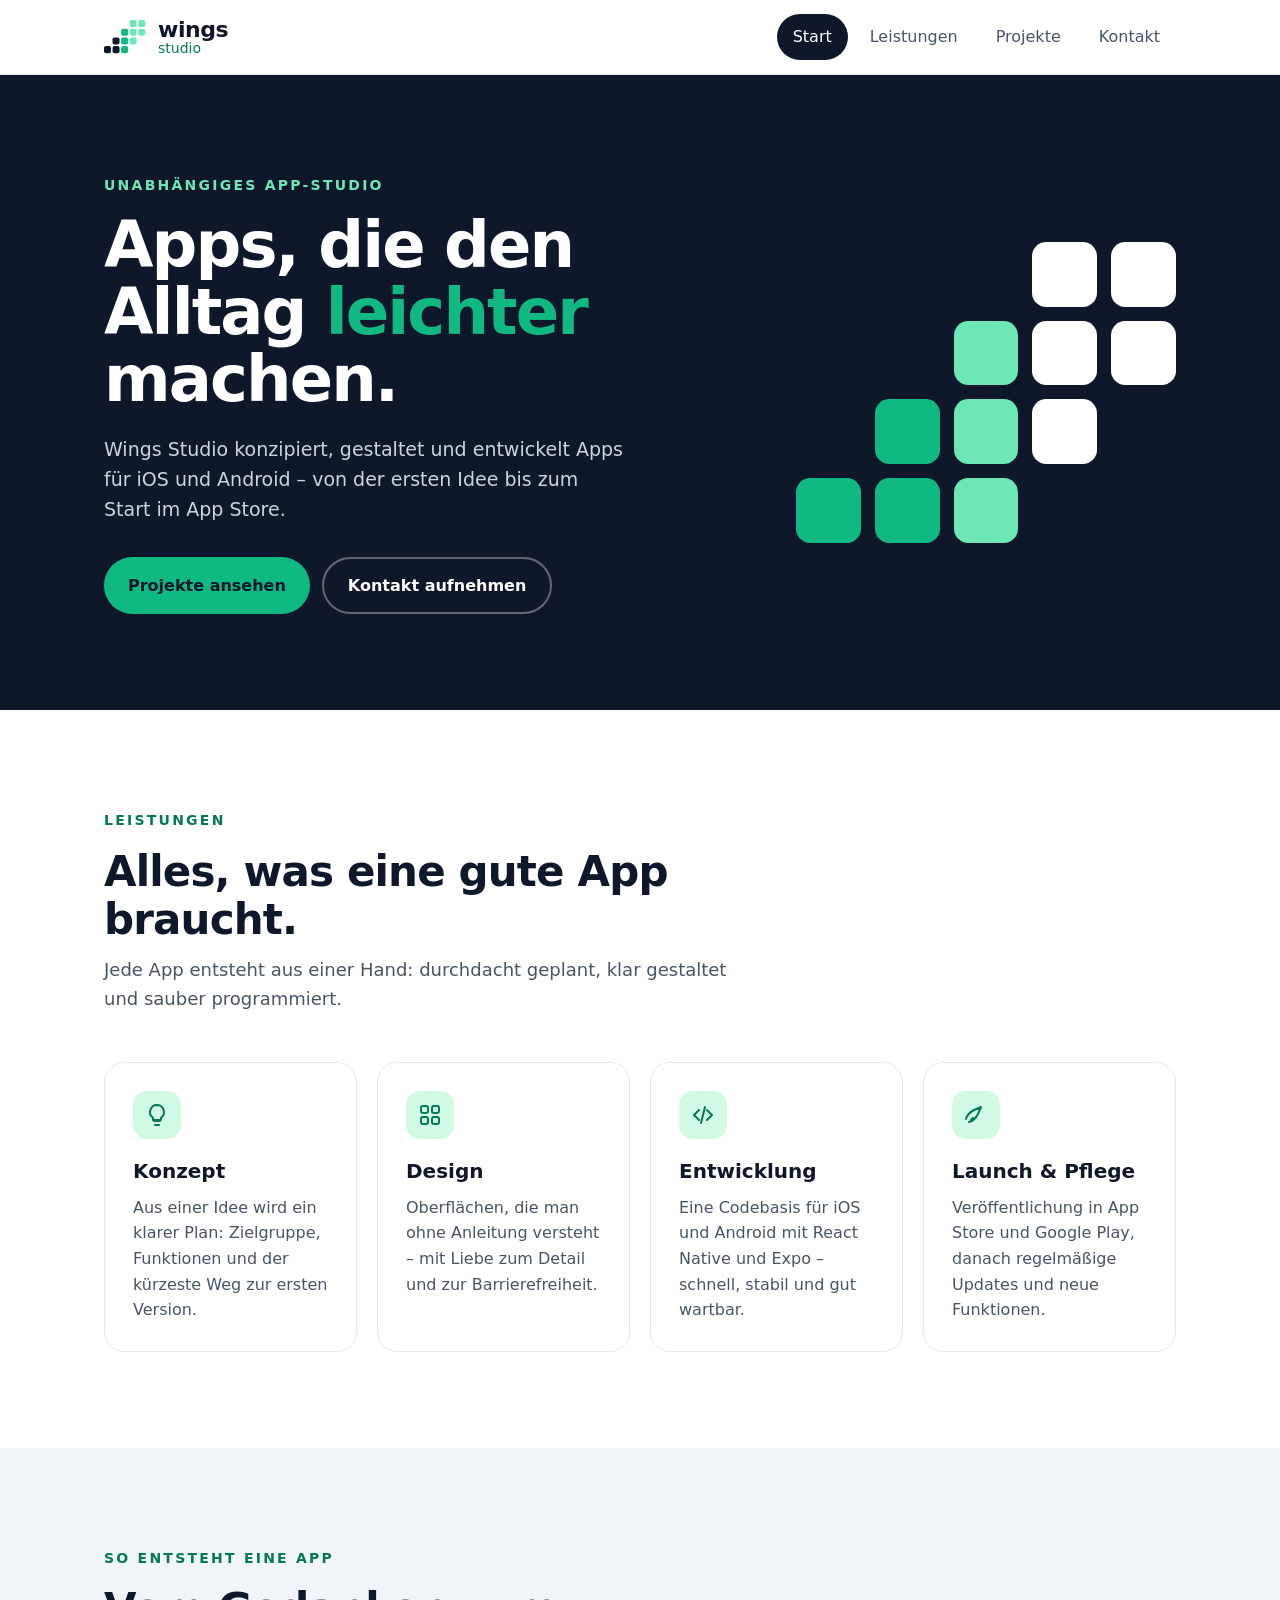
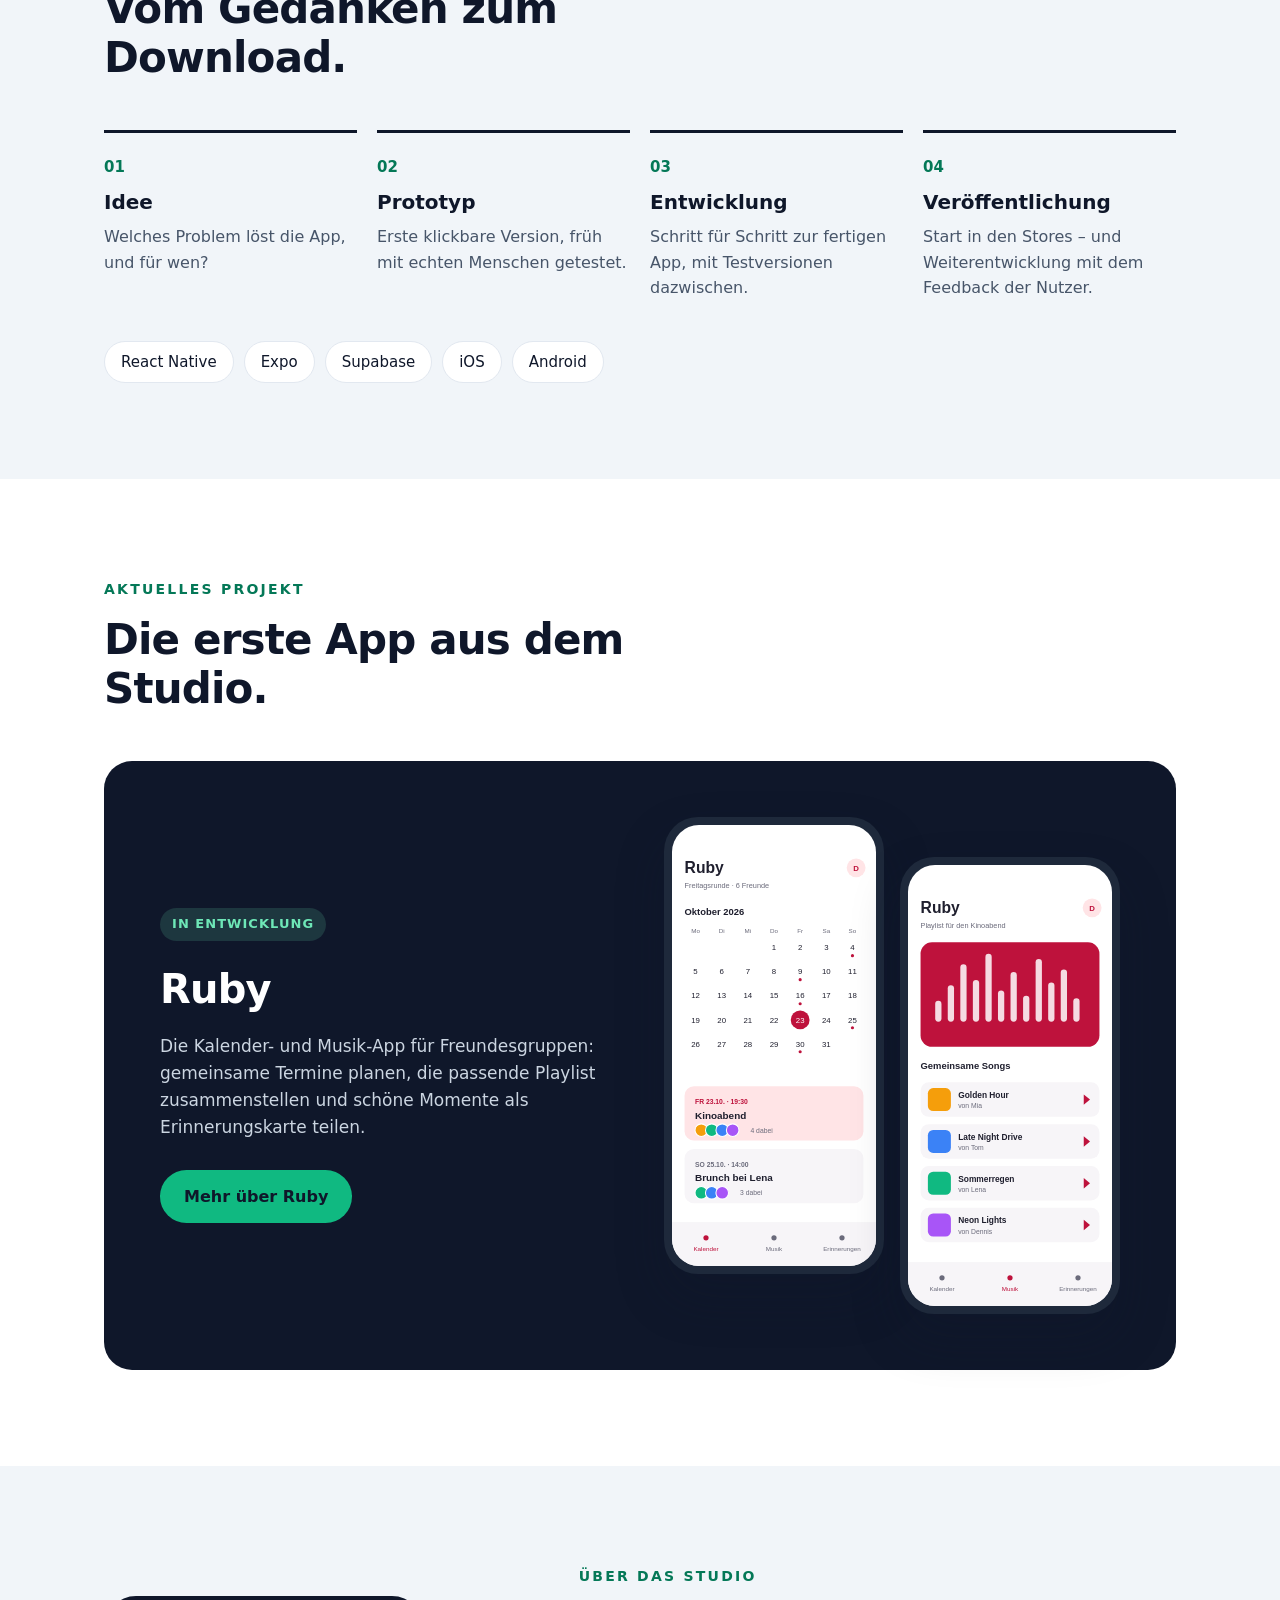
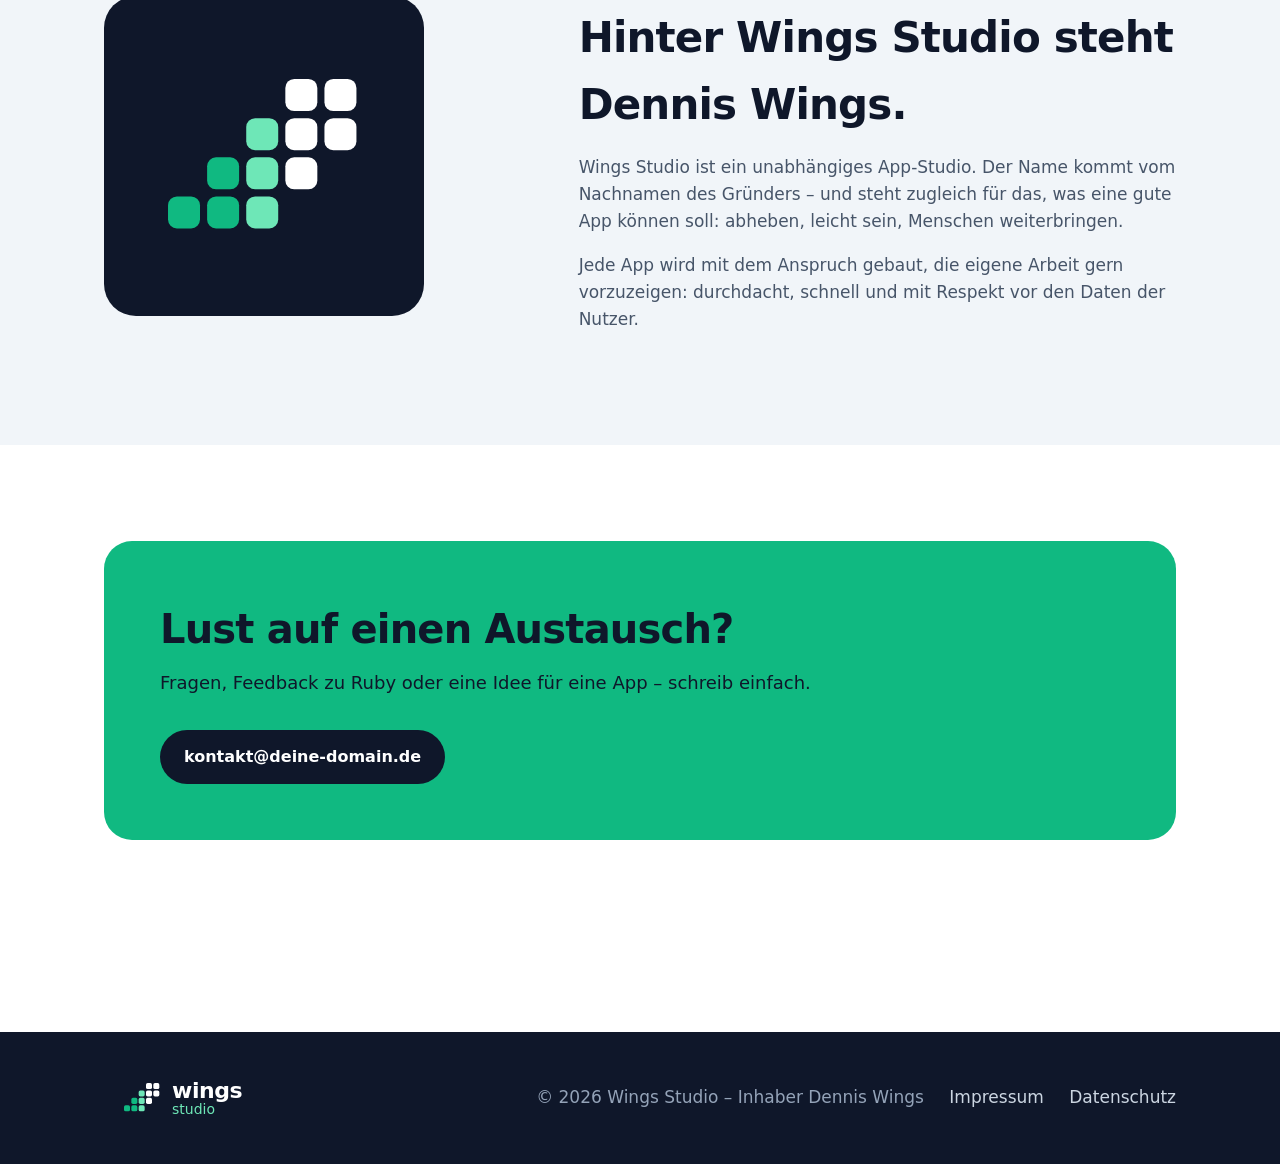
==== index.html @ b1a376ef "Add files via upload" ====
<!doctype html>
<html lang="de">
<head>
  <meta charset="utf-8">
  <meta name="viewport" content="width=device-width, initial-scale=1">
  <title>Wings Studio – App-Entwicklung</title>
  <meta name="description" content="Wings Studio ist ein unabhängiges App-Studio von Dennis Wings. Wir konzipieren, gestalten und entwickeln Apps für iOS und Android.">
  <link rel="icon" href="assets/img/favicon.svg" type="image/svg+xml">
  <link rel="stylesheet" href="assets/css/style.css">
</head>
<body>

<header class="site-header">
  <div class="container">
    <a class="brand" href="index.html" aria-label="Wings Studio – Startseite">
      <img src="assets/img/logo.svg" alt="">
      <span class="brand-text"><strong>wings</strong><span>studio</span></span>
    </a>
    <nav class="nav" aria-label="Hauptnavigation">
      <a href="index.html" aria-current="page">Start</a>
      <a href="index.html#leistungen">Leistungen</a>
      <a href="projekte.html">Projekte</a>
      <a href="index.html#kontakt">Kontakt</a>
    </nav>
  </div>
</header>

<main>
  <section class="hero">
    <div class="container">
      <div>
        <span class="eyebrow">Unabhängiges App-Studio</span>
        <h1>Apps, die den Alltag <em>leichter</em> machen.</h1>
        <p>Wings Studio konzipiert, gestaltet und entwickelt Apps für iOS und Android – von der ersten Idee bis zum Start im App Store.</p>
        <div class="hero-actions">
          <a class="btn btn-primary" href="projekte.html">Projekte ansehen</a>
          <a class="btn btn-ghost" href="#kontakt">Kontakt aufnehmen</a>
        </div>
      </div>
      <div class="pixel-grid" aria-hidden="true">
        <span class="p0"></span><span class="p0"></span><span class="p0"></span><span class="p1"></span><span class="p1"></span>
        <span class="p0"></span><span class="p0"></span><span class="p2"></span><span class="p1"></span><span class="p1"></span>
        <span class="p0"></span><span class="p3"></span><span class="p2"></span><span class="p1"></span><span class="p0"></span>
        <span class="p3"></span><span class="p3"></span><span class="p2"></span><span class="p0"></span><span class="p0"></span>
      </div>
    </div>
  </section>

  <section class="section" id="leistungen">
    <div class="container">
      <div class="section-head">
        <span class="eyebrow" style="color: var(--minze-dunkel)">Leistungen</span>
        <h2>Alles, was eine gute App braucht.</h2>
        <p>Jede App entsteht aus einer Hand: durchdacht geplant, klar gestaltet und sauber programmiert.</p>
      </div>
      <div class="cards">
        <article class="card">
          <div class="icon"><svg viewBox="0 0 24 24" fill="none" stroke="currentColor" stroke-width="2" stroke-linecap="round" stroke-linejoin="round" aria-hidden="true"><path d="M9 18h6M10 22h4M12 2a7 7 0 0 0-4 12.7V17h8v-2.3A7 7 0 0 0 12 2z"/></svg></div>
          <h3>Konzept</h3>
          <p>Aus einer Idee wird ein klarer Plan: Zielgruppe, Funktionen und der kürzeste Weg zur ersten Version.</p>
        </article>
        <article class="card">
          <div class="icon"><svg viewBox="0 0 24 24" fill="none" stroke="currentColor" stroke-width="2" stroke-linecap="round" stroke-linejoin="round" aria-hidden="true"><rect x="3" y="3" width="7" height="7" rx="2"/><rect x="14" y="3" width="7" height="7" rx="2"/><rect x="3" y="14" width="7" height="7" rx="2"/><rect x="14" y="14" width="7" height="7" rx="2"/></svg></div>
          <h3>Design</h3>
          <p>Oberflächen, die man ohne Anleitung versteht – mit Liebe zum Detail und zur Barrierefreiheit.</p>
        </article>
        <article class="card">
          <div class="icon"><svg viewBox="0 0 24 24" fill="none" stroke="currentColor" stroke-width="2" stroke-linecap="round" stroke-linejoin="round" aria-hidden="true"><path d="M8 7l-5 5 5 5M16 7l5 5-5 5M14 4l-4 16"/></svg></div>
          <h3>Entwicklung</h3>
          <p>Eine Codebasis für iOS und Android mit React Native und Expo – schnell, stabil und gut wartbar.</p>
        </article>
        <article class="card">
          <div class="icon"><svg viewBox="0 0 24 24" fill="none" stroke="currentColor" stroke-width="2" stroke-linecap="round" stroke-linejoin="round" aria-hidden="true"><path d="M5 19c4-1 7-4 9-8l3-7-7 3c-4 2-7 5-8 9M9 15l-2 2"/></svg></div>
          <h3>Launch &amp; Pflege</h3>
          <p>Veröffentlichung in App Store und Google Play, danach regelmäßige Updates und neue Funktionen.</p>
        </article>
      </div>
    </div>
  </section>

  <section class="section section-alt">
    <div class="container">
      <div class="section-head">
        <span class="eyebrow" style="color: var(--minze-dunkel)">So entsteht eine App</span>
        <h2>Vom Gedanken zum Download.</h2>
      </div>
      <ol class="steps">
        <li><h3>Idee</h3><p>Welches Problem löst die App, und für wen?</p></li>
        <li><h3>Prototyp</h3><p>Erste klickbare Version, früh mit echten Menschen getestet.</p></li>
        <li><h3>Entwicklung</h3><p>Schritt für Schritt zur fertigen App, mit Testversionen dazwischen.</p></li>
        <li><h3>Veröffentlichung</h3><p>Start in den Stores – und Weiterentwicklung mit dem Feedback der Nutzer.</p></li>
      </ol>
      <div class="tech" aria-label="Technologien">
        <span>React Native</span><span>Expo</span><span>Supabase</span><span>iOS</span><span>Android</span>
      </div>
    </div>
  </section>

  <section class="section">
    <div class="container">
      <div class="section-head">
        <span class="eyebrow" style="color: var(--minze-dunkel)">Aktuelles Projekt</span>
        <h2>Die erste App aus dem Studio.</h2>
      </div>
      <div class="feature">
        <div>
          <span class="tag">In Entwicklung</span>
          <h3>Ruby</h3>
          <p>Die Kalender- und Musik-App für Freundesgruppen: gemeinsame Termine planen, die passende Playlist zusammenstellen und schöne Momente als Erinnerungskarte teilen.</p>
          <a class="btn btn-primary" href="projekte.html">Mehr über Ruby</a>
        </div>
        <div class="feature-phones">
          <div class="phone"><img src="assets/img/ruby-kalender.svg" alt="Ruby: Gruppenkalender mit anstehendem Kinoabend"></div>
          <div class="phone"><img src="assets/img/ruby-musik.svg" alt="Ruby: gemeinsame Playlist der Freundesgruppe"></div>
        </div>
      </div>
    </div>
  </section>

  <section class="section section-alt">
    <div class="container about">
      <div class="about-badge"><img src="assets/img/logo-hell.svg" alt=""></div>
      <div>
        <span class="eyebrow" style="color: var(--minze-dunkel)">Über das Studio</span>
        <h2>Hinter Wings Studio steht Dennis Wings.</h2>
        <p>Wings Studio ist ein unabhängiges App-Studio. Der Name kommt vom Nachnamen des Gründers – und steht zugleich für das, was eine gute App können soll: abheben, leicht sein, Menschen weiterbringen.</p>
        <p>Jede App wird mit dem Anspruch gebaut, die eigene Arbeit gern vorzuzeigen: durchdacht, schnell und mit Respekt vor den Daten der Nutzer.</p>
      </div>
    </div>
  </section>

  <section class="section" id="kontakt">
    <div class="container">
      <div class="contact">
        <div>
          <h2>Lust auf einen Austausch?</h2>
          <p>Fragen, Feedback zu Ruby oder eine Idee für eine App – schreib einfach.</p>
        </div>
        <!-- E-Mail-Adresse unten an zwei Stellen eintragen -->
        <a class="btn" href="mailto:kontakt@deine-domain.de">kontakt@deine-domain.de</a>
      </div>
    </div>
  </section>
</main>

<footer class="site-footer">
  <div class="container">
    <a class="brand" href="index.html" aria-label="Wings Studio – Startseite">
      <img src="assets/img/logo-hell.svg" alt="" style="width: 36px">
      <span class="brand-text"><strong>wings</strong><span>studio</span></span>
    </a>
    <div>
      <span>© 2026 Wings Studio – Inhaber Dennis Wings</span>
      <a href="impressum.html">Impressum</a>
      <a href="datenschutz.html">Datenschutz</a>
    </div>
  </div>
</footer>

</body>
</html>
---- assets/css/style.css ----
/* Wings Studio – Farbstil "Pixel-Flügel in Minze" */
:root {
  --graphit: #0F172A;
  --graphit-2: #1E293B;
  --minze: #10B981;
  --minze-dunkel: #047857;
  --hellminze: #6EE7B7;
  --minze-zart: #D1FAE5;
  --nebel: #F1F5F9;
  --linie: #E2E8F0;
  --text: #0F172A;
  --text-leise: #475569;
  --weiss: #FFFFFF;
  --radius: 20px;
  --max: 1120px;
}

* { box-sizing: border-box; }

html { scroll-behavior: smooth; }

body {
  margin: 0;
  font-family: 'Rubik', system-ui, -apple-system, 'Segoe UI', sans-serif;
  font-size: 17px;
  line-height: 1.6;
  color: var(--text);
  background: var(--weiss);
}

img { max-width: 100%; display: block; }

a { color: var(--minze-dunkel); }
a:hover { color: var(--graphit); }

.container { width: 100%; max-width: var(--max); margin: 0 auto; padding: 0 24px; }

/* ---------- Kopfzeile ---------- */
.site-header {
  position: sticky; top: 0; z-index: 10;
  background: rgba(255, 255, 255, 0.92);
  backdrop-filter: blur(10px);
  border-bottom: 1px solid var(--linie);
}
.site-header .container {
  display: flex; align-items: center; justify-content: space-between;
  gap: 16px; flex-wrap: wrap; padding-top: 14px; padding-bottom: 14px;
}
.brand { display: flex; align-items: center; gap: 12px; text-decoration: none; color: var(--graphit); }
.brand img { width: 42px; height: auto; }
.brand-text { display: flex; flex-direction: column; line-height: 1; }
.brand-text strong { font-size: 22px; font-weight: 700; letter-spacing: -0.02em; }
.brand-text span { font-size: 14px; color: var(--minze-dunkel); }

.nav { display: flex; gap: 6px; flex-wrap: wrap; }
.nav a {
  text-decoration: none; color: var(--text-leise); font-weight: 500;
  padding: 10px 16px; border-radius: 999px; font-size: 16px;
}
.nav a:hover { background: var(--nebel); color: var(--graphit); }
.nav a[aria-current="page"] { background: var(--graphit); color: var(--weiss); }

/* ---------- Buttons ---------- */
.btn {
  display: inline-flex; align-items: center; gap: 8px;
  padding: 14px 24px; border-radius: 999px; font-weight: 700;
  text-decoration: none; font-size: 16px; min-height: 48px;
}
.btn-primary { background: var(--minze); color: var(--graphit); }
.btn-primary:hover { background: var(--hellminze); color: var(--graphit); }
.btn-ghost { border: 2px solid rgba(255,255,255,0.35); color: var(--weiss); }
.btn-ghost:hover { border-color: var(--hellminze); color: var(--hellminze); }

/* ---------- Hero ---------- */
.hero { background: var(--graphit); color: var(--weiss); overflow: hidden; }
.hero .container {
  display: grid; grid-template-columns: minmax(0, 1.2fr) minmax(0, 1fr);
  gap: 48px; align-items: center; padding-top: 96px; padding-bottom: 96px;
}
.eyebrow {
  display: inline-block; font-size: 14px; font-weight: 700; letter-spacing: 0.16em;
  text-transform: uppercase; color: var(--hellminze); margin-bottom: 16px;
}
.hero h1 { font-size: clamp(38px, 6vw, 64px); line-height: 1.05; margin: 0 0 20px; letter-spacing: -0.03em; }
.hero h1 em { font-style: normal; color: var(--minze); }
.hero p { font-size: 19px; color: #CBD5E1; max-width: 520px; margin: 0 0 32px; }
.hero-actions { display: flex; gap: 12px; flex-wrap: wrap; }

.pixel-grid {
  display: grid; grid-template-columns: repeat(5, 1fr); gap: 14px;
  max-width: 380px; margin-left: auto; width: 100%;
}
.pixel-grid span { aspect-ratio: 1; border-radius: 22%; }
.pixel-grid .p0 { background: transparent; }
.pixel-grid .p1 { background: var(--weiss); }
.pixel-grid .p2 { background: var(--hellminze); }
.pixel-grid .p3 { background: var(--minze); }

/* ---------- Abschnitte ---------- */
.section { padding: 96px 0; }
.section-alt { background: var(--nebel); }
.section-head { max-width: 640px; margin-bottom: 48px; }
.section-head h2 { font-size: clamp(30px, 4vw, 42px); line-height: 1.15; margin: 0 0 12px; letter-spacing: -0.02em; }
.section-head p { margin: 0; color: var(--text-leise); font-size: 18px; }

.cards { display: grid; grid-template-columns: repeat(4, minmax(0, 1fr)); gap: 20px; }
.card {
  background: var(--weiss); border: 1px solid var(--linie); border-radius: var(--radius);
  padding: 28px;
}
.card h3 { margin: 16px 0 8px; font-size: 20px; }
.card p { margin: 0; color: var(--text-leise); font-size: 16px; }
.icon {
  width: 48px; height: 48px; border-radius: 14px; background: var(--minze-zart);
  display: flex; align-items: center; justify-content: center; color: var(--minze-dunkel);
}
.icon svg { width: 24px; height: 24px; }

.steps { list-style: none; padding: 0; margin: 0; display: grid; grid-template-columns: repeat(4, minmax(0, 1fr)); gap: 20px; counter-reset: step; }
.steps li { counter-increment: step; padding-top: 20px; border-top: 3px solid var(--graphit); }
.steps li::before { content: "0" counter(step); font-weight: 700; color: var(--minze-dunkel); font-size: 15px; }
.steps h3 { margin: 6px 0 6px; font-size: 20px; }
.steps p { margin: 0; color: var(--text-leise); font-size: 16px; }

.tech { display: flex; flex-wrap: wrap; gap: 10px; margin-top: 40px; }
.tech span {
  background: var(--weiss); border: 1px solid var(--linie); border-radius: 999px;
  padding: 8px 16px; font-size: 15px; font-weight: 500;
}

/* ---------- Projekt-Teaser ---------- */
.feature {
  display: grid; grid-template-columns: minmax(0, 1fr) minmax(0, 1fr); gap: 48px; align-items: center;
  background: var(--graphit); color: var(--weiss); border-radius: 28px; padding: 56px;
}
.feature h3 { font-size: clamp(30px, 4vw, 40px); margin: 0 0 12px; letter-spacing: -0.02em; }
.feature p { color: #CBD5E1; margin: 0 0 28px; }
.tag {
  display: inline-block; font-size: 13px; font-weight: 700; letter-spacing: 0.08em;
  background: rgba(110, 231, 183, 0.15); color: var(--hellminze);
  padding: 6px 12px; border-radius: 999px; margin-bottom: 16px; text-transform: uppercase;
}
.feature-phones { display: flex; gap: 16px; justify-content: center; align-items: flex-start; }
.feature-phones .phone:nth-child(2) { margin-top: 40px; }

/* ---------- Handy-Rahmen ---------- */
.phone {
  width: 100%; max-width: 230px; border-radius: 34px; padding: 8px;
  background: var(--graphit-2); box-shadow: 0 24px 48px rgba(15, 23, 42, 0.25);
}
.phone img { border-radius: 27px; width: 100%; height: auto; }

/* ---------- Über ---------- */
.about { display: grid; grid-template-columns: minmax(0, 1fr) minmax(0, 1.4fr); gap: 48px; align-items: center; }
.about-badge {
  aspect-ratio: 1; max-width: 320px; width: 100%; border-radius: 32px; background: var(--graphit);
  display: flex; align-items: center; justify-content: center; padding: 64px;
}
.about h2 { font-size: clamp(30px, 4vw, 42px); margin: 0 0 16px; letter-spacing: -0.02em; }
.about p { color: var(--text-leise); margin: 0 0 16px; }

/* ---------- Kontakt ---------- */
.contact {
  background: var(--minze); border-radius: 28px; padding: 56px; color: var(--graphit);
  display: flex; justify-content: space-between; align-items: center; gap: 32px; flex-wrap: wrap;
}
.contact h2 { margin: 0 0 8px; font-size: clamp(28px, 4vw, 40px); letter-spacing: -0.02em; }
.contact p { margin: 0; font-size: 18px; }
.contact .btn { background: var(--graphit); color: var(--weiss); }
.contact .btn:hover { background: var(--graphit-2); color: var(--hellminze); }

/* ---------- Projektseite ---------- */
.page-hero { background: var(--graphit); color: var(--weiss); padding: 80px 0 72px; }
.page-hero h1 { font-size: clamp(38px, 6vw, 58px); margin: 0 0 12px; letter-spacing: -0.03em; }
.page-hero p { color: #CBD5E1; font-size: 19px; margin: 0; max-width: 620px; }

.project { display: grid; grid-template-columns: minmax(0, 1fr) minmax(0, 1fr); gap: 48px; align-items: start; }
.project-logo {
  width: 72px; height: 72px; border-radius: 20px; background: #BE123C; color: var(--weiss);
  display: flex; align-items: center; justify-content: center; font-size: 34px; font-weight: 700; margin-bottom: 20px;
}
.project h2 { font-size: clamp(32px, 4vw, 44px); margin: 0 0 8px; letter-spacing: -0.02em; }
.project .lead { font-size: 19px; color: var(--text-leise); margin: 0 0 24px; }
.facts { list-style: none; padding: 0; margin: 0 0 28px; display: grid; gap: 12px; }
.facts li { display: flex; gap: 12px; align-items: flex-start; }
.facts li::before {
  content: ""; flex: 0 0 12px; height: 12px; margin-top: 7px; border-radius: 4px; background: var(--minze);
}
.meta { display: grid; grid-template-columns: repeat(3, minmax(0, 1fr)); gap: 12px; margin-bottom: 28px; }
.meta div { background: var(--nebel); border-radius: 14px; padding: 14px 16px; }
.meta dt { font-size: 13px; color: var(--text-leise); }
.meta dd { margin: 2px 0 0; font-weight: 700; }

.gallery { display: grid; grid-template-columns: repeat(3, minmax(0, 1fr)); gap: 24px; margin-top: 64px; }
.gallery figure { margin: 0; display: flex; flex-direction: column; align-items: center; gap: 14px; }
.gallery figcaption { font-size: 15px; color: var(--text-leise); text-align: center; }

.soon {
  border: 2px dashed var(--linie); border-radius: var(--radius); padding: 40px;
  display: flex; gap: 24px; align-items: center; flex-wrap: wrap;
}
.soon h3 { margin: 0 0 4px; font-size: 22px; }
.soon p { margin: 0; color: var(--text-leise); }

/* ---------- Rechtliches ---------- */
.legal { max-width: 760px; }
.legal h1 { font-size: clamp(34px, 5vw, 48px); letter-spacing: -0.02em; margin: 0 0 24px; }
.legal h2 { font-size: 22px; margin: 36px 0 8px; }
.legal p, .legal li { color: var(--text-leise); }
.hint { background: var(--minze-zart); border-radius: 14px; padding: 16px 20px; color: var(--graphit); }

/* ---------- Fußzeile ---------- */
.site-footer { background: var(--graphit); color: #94A3B8; padding: 48px 0; margin-top: 96px; }
.site-footer .container { display: flex; justify-content: space-between; gap: 24px; flex-wrap: wrap; align-items: center; }
.site-footer a { color: #CBD5E1; text-decoration: none; margin-left: 20px; }
.site-footer a:hover { color: var(--hellminze); }
.site-footer .brand { color: var(--weiss); }
.site-footer .brand-text span { color: var(--hellminze); }

/* ---------- Mobil ---------- */
@media (max-width: 900px) {
  .hero .container, .feature, .about, .project { grid-template-columns: 1fr; }
  .pixel-grid { margin: 0; max-width: 260px; }
  .cards, .steps { grid-template-columns: repeat(2, minmax(0, 1fr)); }
  .feature, .contact { padding: 36px 24px; }
  .gallery { grid-template-columns: 1fr; }
}
@media (max-width: 560px) {
  body { font-size: 16px; }
  .cards, .steps, .meta { grid-template-columns: 1fr; }
  .section { padding: 72px 0; }
  .hero .container { padding-top: 64px; padding-bottom: 64px; }
  .nav a { padding: 8px 12px; font-size: 15px; }
  .feature-phones .phone:nth-child(2) { margin-top: 0; }
  .site-footer a { margin: 0 16px 0 0; }
}
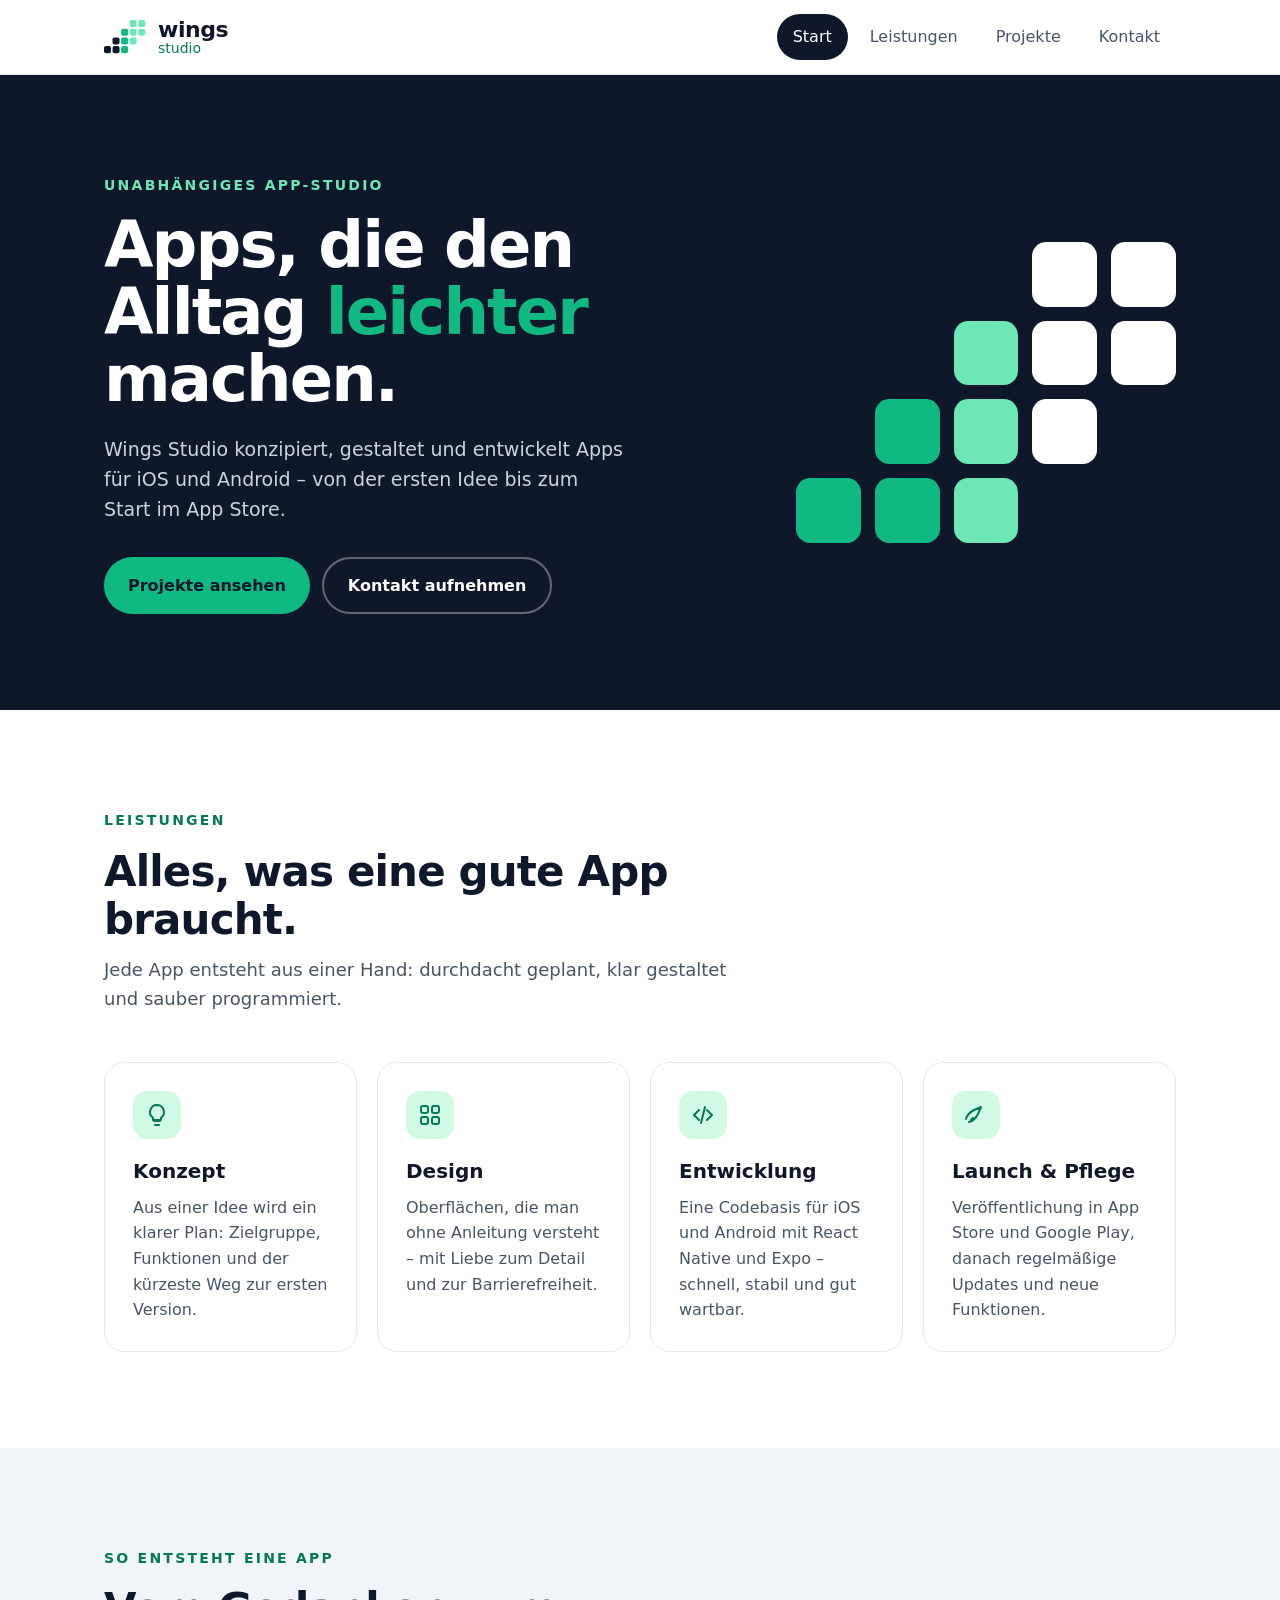
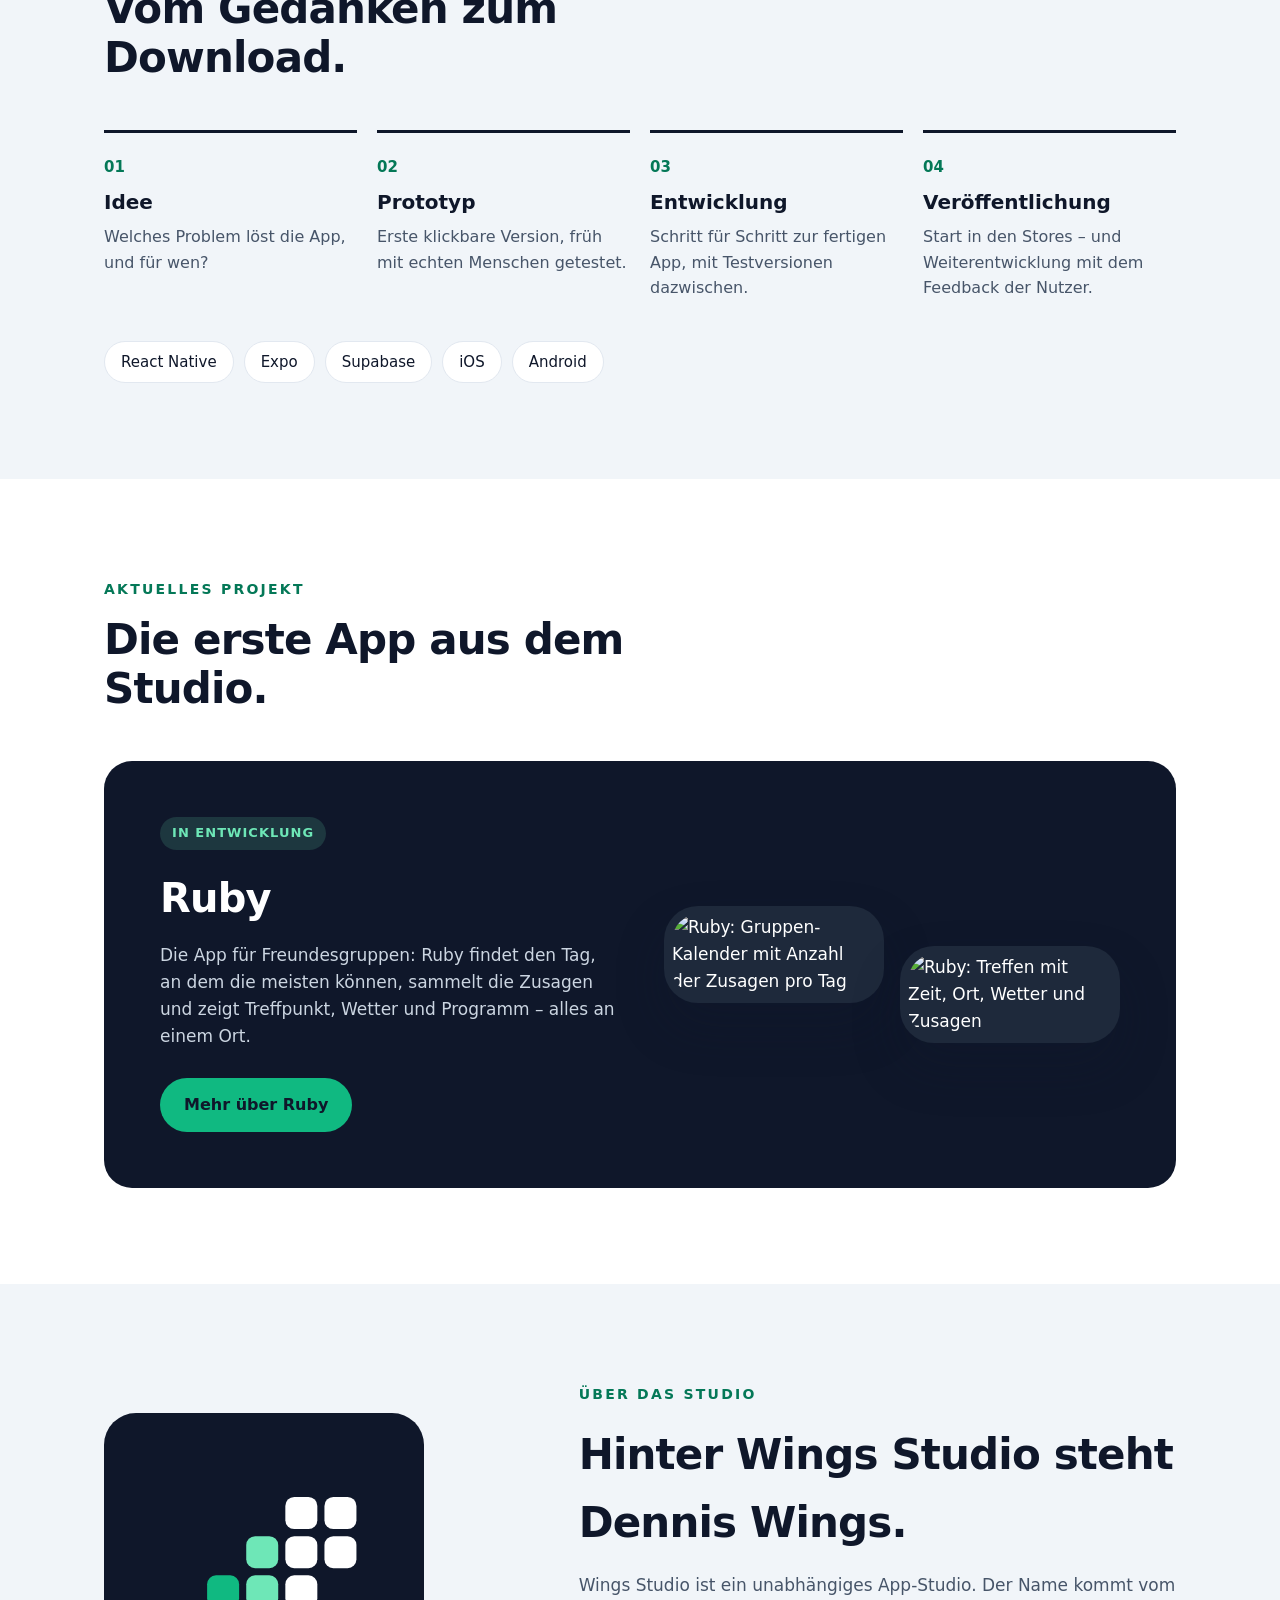
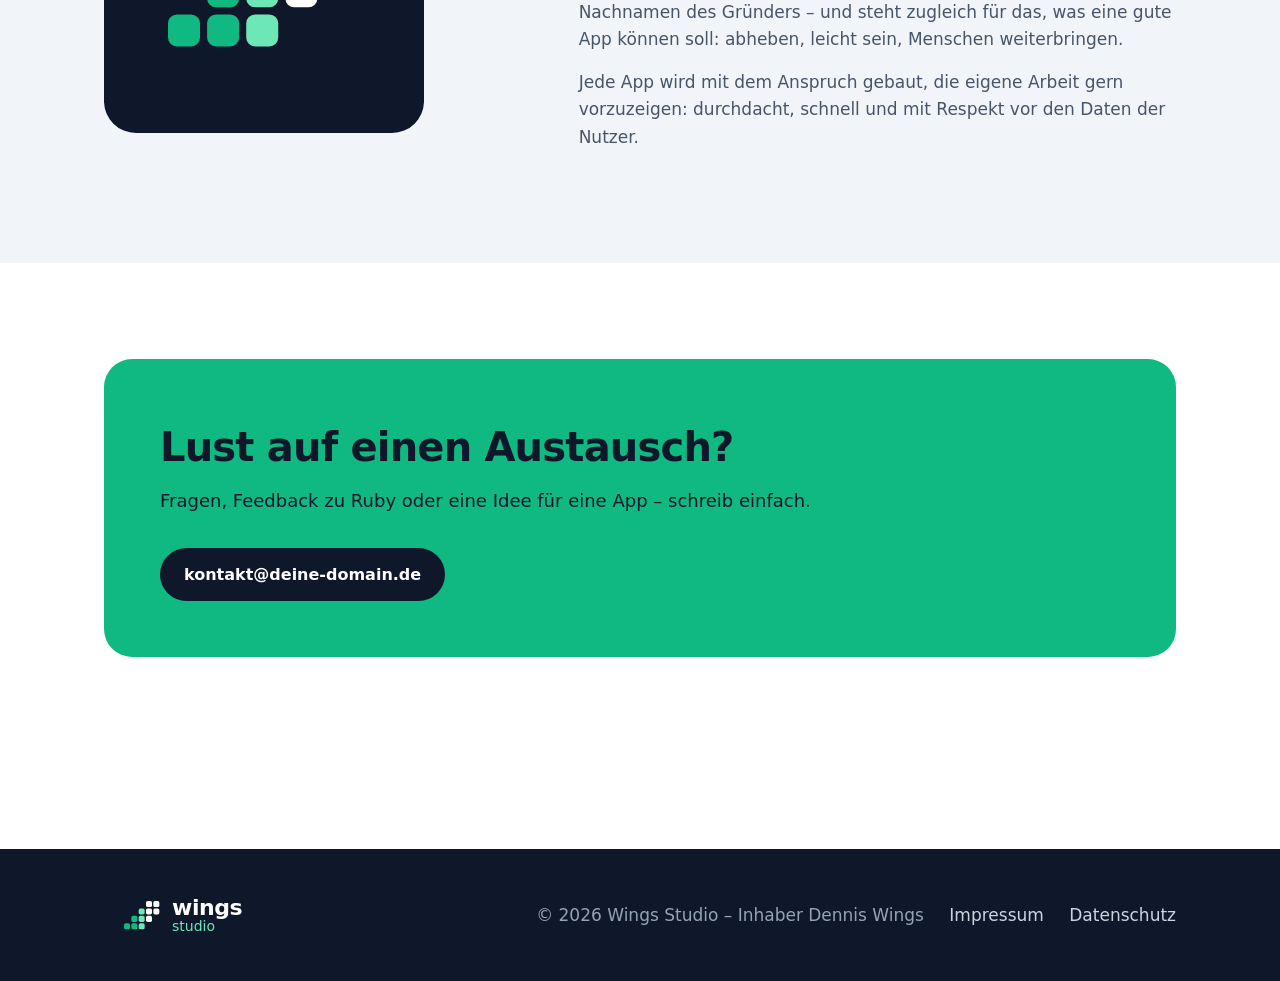
==== commit fcc7913d: "Add files via upload" ====
--- a/index.html
+++ b/index.html
@@ -106,12 +106,12 @@
         <div>
           <span class="tag">In Entwicklung</span>
           <h3>Ruby</h3>
-          <p>Die Kalender- und Musik-App für Freundesgruppen: gemeinsame Termine planen, die passende Playlist zusammenstellen und schöne Momente als Erinnerungskarte teilen.</p>
+          <p>Die App für Freundesgruppen: Ruby findet den Tag, an dem die meisten können, sammelt die Zusagen und zeigt Treffpunkt, Wetter und Programm – alles an einem Ort.</p>
           <a class="btn btn-primary" href="projekte.html">Mehr über Ruby</a>
         </div>
         <div class="feature-phones">
-          <div class="phone"><img src="assets/img/ruby-kalender.svg" alt="Ruby: Gruppenkalender mit anstehendem Kinoabend"></div>
-          <div class="phone"><img src="assets/img/ruby-musik.svg" alt="Ruby: gemeinsame Playlist der Freundesgruppe"></div>
+          <div class="phone"><img src="assets/img/ruby-kalender.jpg" alt="Ruby: Gruppen-Kalender mit Anzahl der Zusagen pro Tag"></div>
+          <div class="phone"><img src="assets/img/ruby-treffen.jpg" alt="Ruby: Treffen mit Zeit, Ort, Wetter und Zusagen"></div>
         </div>
       </div>
     </div>
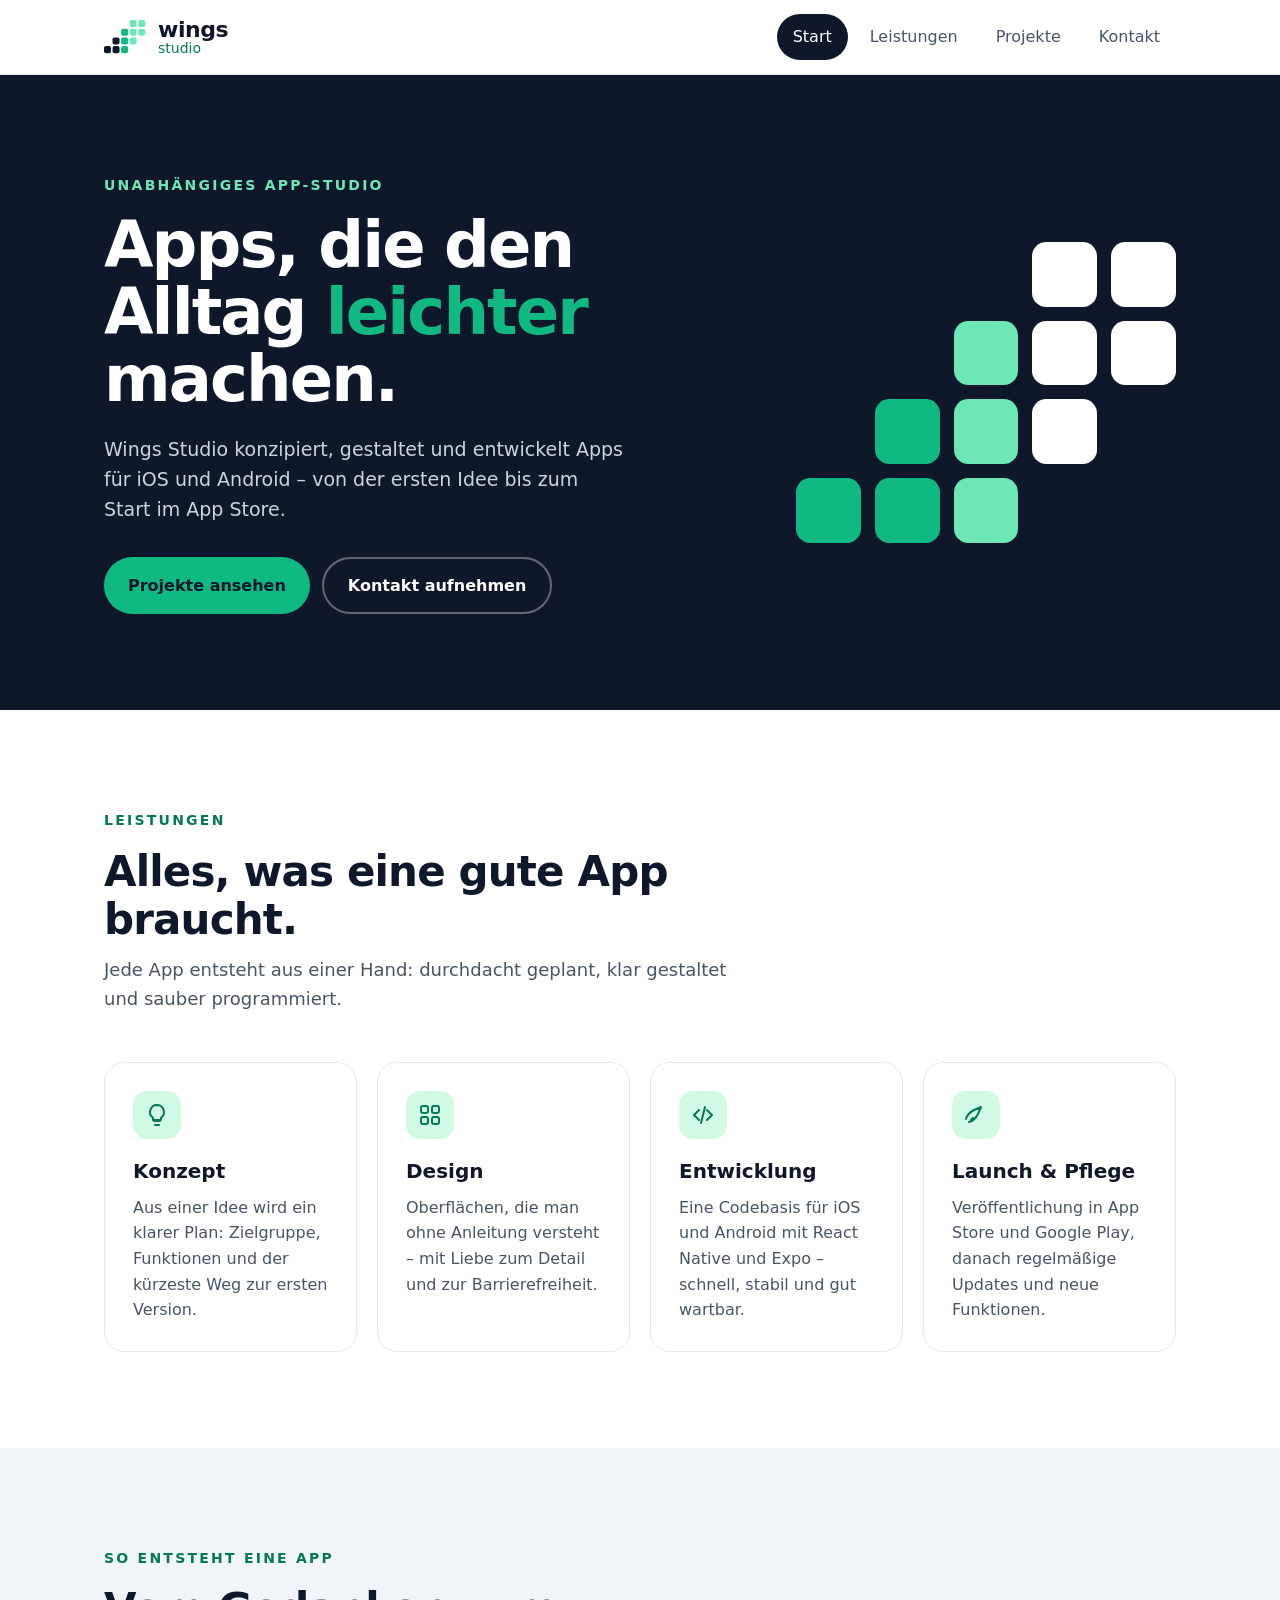
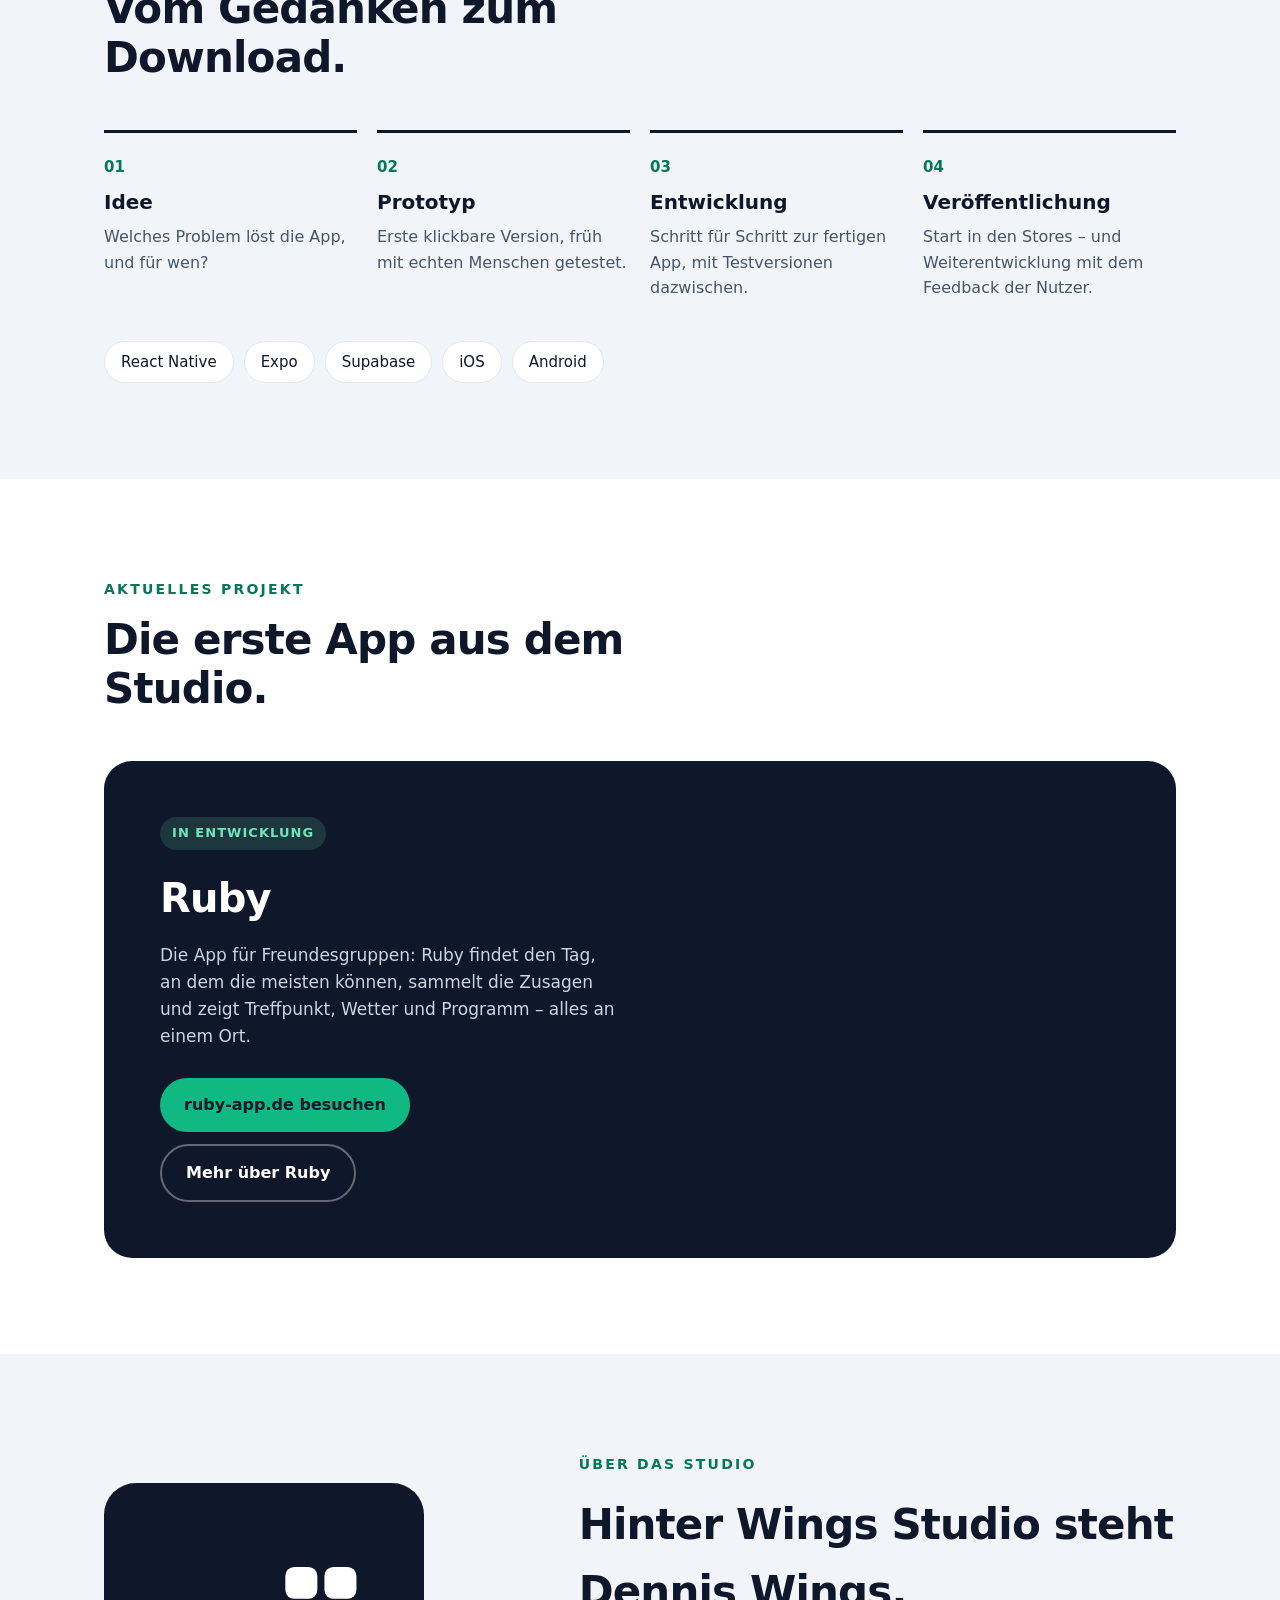
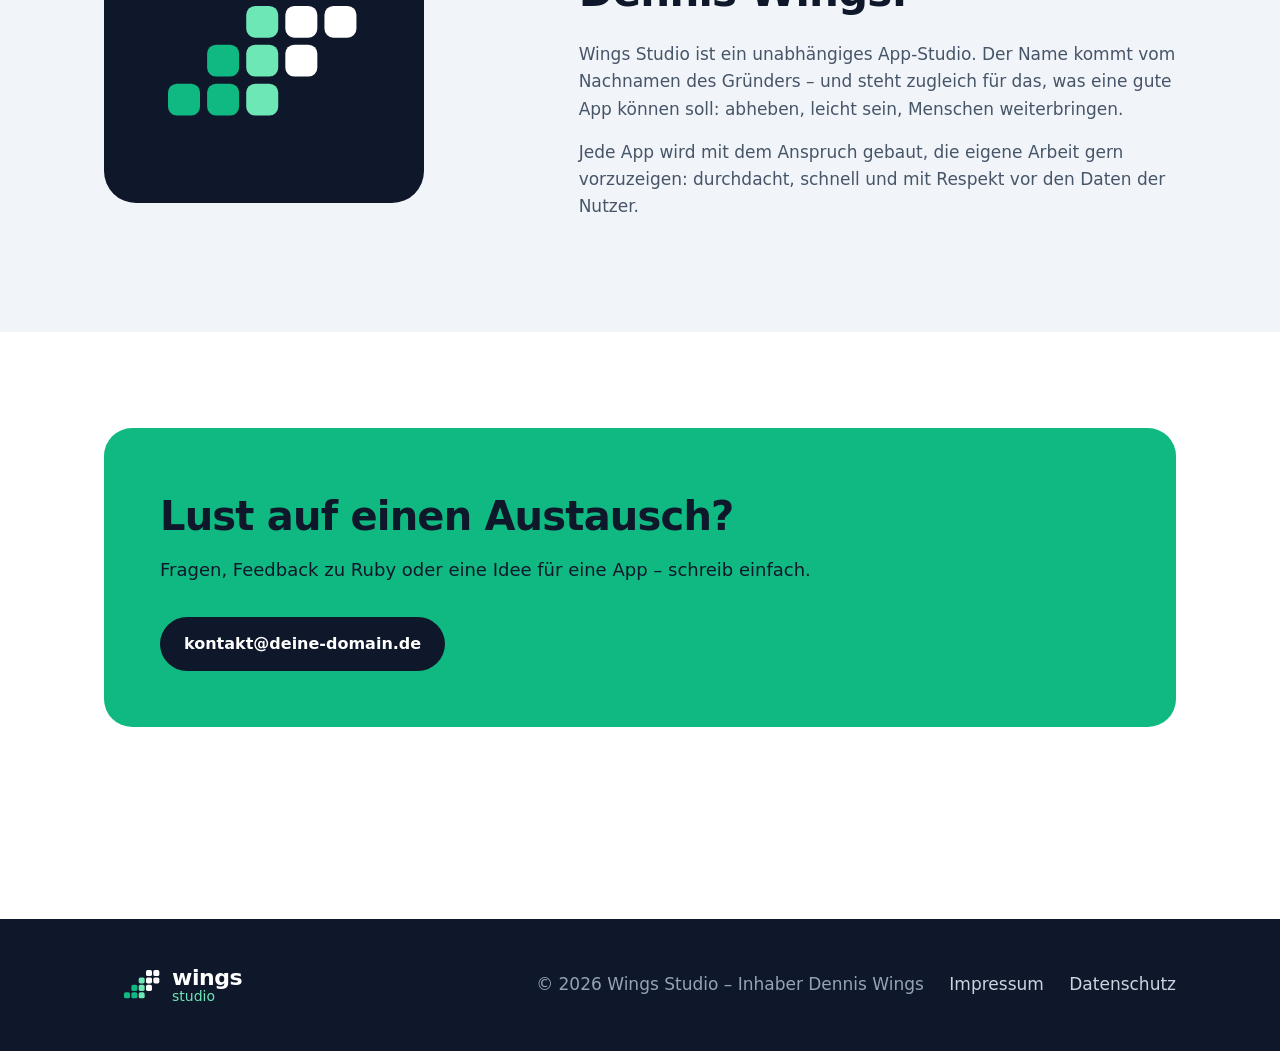
==== commit 5224ad99: "Add files via upload" ====
--- a/index.html
+++ b/index.html
@@ -102,17 +102,17 @@
         <span class="eyebrow" style="color: var(--minze-dunkel)">Aktuelles Projekt</span>
         <h2>Die erste App aus dem Studio.</h2>
       </div>
-      <div class="feature">
+      <div class="feature feature-text">
         <div>
           <span class="tag">In Entwicklung</span>
           <h3>Ruby</h3>
           <p>Die App für Freundesgruppen: Ruby findet den Tag, an dem die meisten können, sammelt die Zusagen und zeigt Treffpunkt, Wetter und Programm – alles an einem Ort.</p>
-          <a class="btn btn-primary" href="projekte.html">Mehr über Ruby</a>
+          <div class="hero-actions">
+            <a class="btn btn-primary" href="https://ruby-app.de">ruby-app.de besuchen</a>
+            <a class="btn btn-ghost" href="projekte.html">Mehr über Ruby</a>
+          </div>
         </div>
-        <div class="feature-phones">
-          <div class="phone"><img src="assets/img/ruby-kalender.jpg" alt="Ruby: Gruppen-Kalender mit Anzahl der Zusagen pro Tag"></div>
-          <div class="phone"><img src="assets/img/ruby-treffen.jpg" alt="Ruby: Treffen mit Zeit, Ort, Wetter und Zusagen"></div>
-        </div>
+
       </div>
     </div>
   </section>
